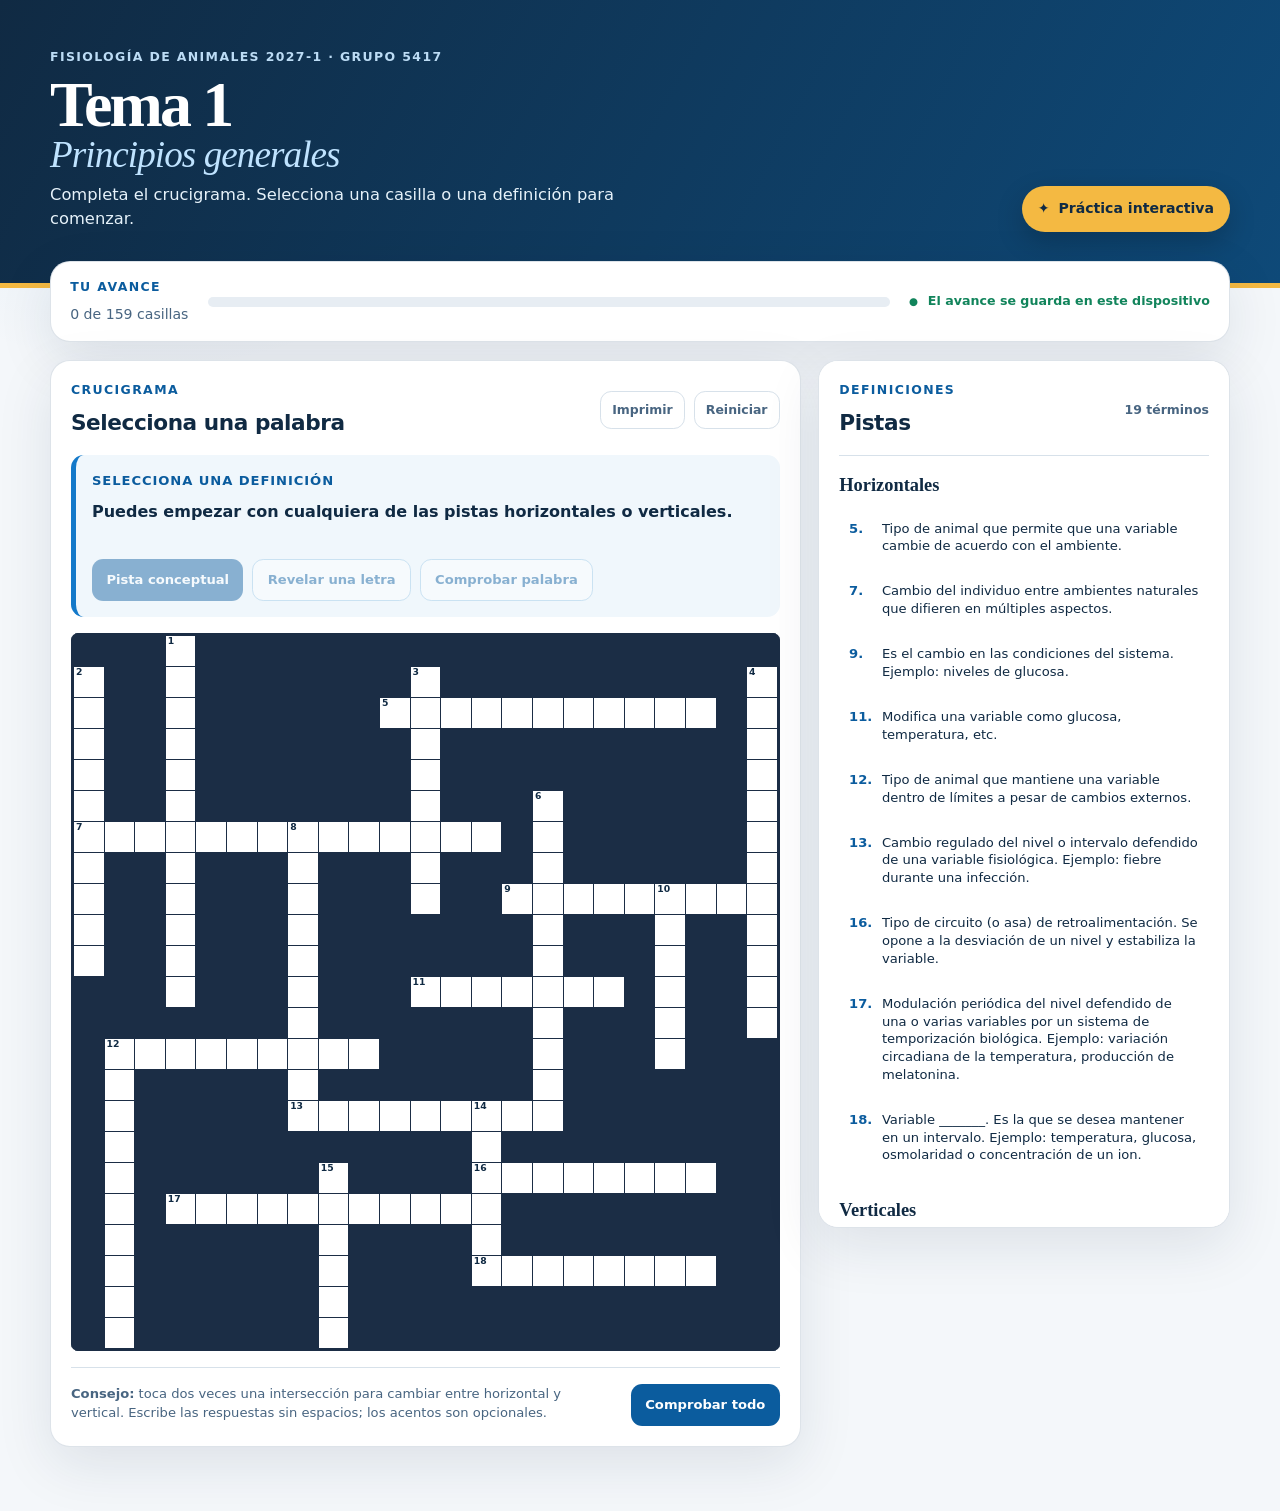
==== index.html @ e0e46b98 "Add files via upload" ====
<!doctype html>
<html lang="es">
  <head>
    <meta charset="UTF-8" />
    <meta name="viewport" content="width=device-width, initial-scale=1" />
    <meta name="theme-color" content="#102a43" />
    <meta
      name="description"
      content="Crucigrama interactivo del Tema 1: Principios generales de Fisiología de Animales."
    />
    <meta property="og:title" content="Tema 1 · Principios generales" />
    <meta
      property="og:description"
      content="Crucigrama interactivo de Fisiología de Animales 2027-1."
    />
    <title>Tema 1 · Principios generales</title>
    <link rel="stylesheet" href="styles.css" />
  </head>
  <body>
    <a class="skip-link" href="#crucigrama">Saltar al crucigrama</a>

    <header class="site-header">
      <div class="header-inner">
        <div>
          <p class="eyebrow">Fisiología de Animales 2027-1 · Grupo 5417</p>
          <h1>Tema 1 <span>Principios generales</span></h1>
          <p class="intro">
            Completa el crucigrama. Selecciona una casilla o una definición para comenzar.
          </p>
        </div>
        <div class="practice-badge" aria-label="Actividad de práctica">
          <span aria-hidden="true">✦</span>
          Práctica interactiva
        </div>
      </div>
    </header>

    <main class="page-shell" id="crucigrama">
      <section class="progress-card" aria-labelledby="progress-title">
        <div>
          <p class="section-label" id="progress-title">Tu avance</p>
          <p class="progress-copy" id="progressCopy">0 de 159 casillas</p>
        </div>
        <div
          class="progress-track"
          role="progressbar"
          aria-label="Progreso del crucigrama"
          aria-valuemin="0"
          aria-valuemax="100"
          aria-valuenow="0"
          id="progressBar"
        >
          <span id="progressFill"></span>
        </div>
        <p class="save-note"><span aria-hidden="true">●</span> El avance se guarda en este dispositivo</p>
      </section>

      <div class="workspace">
        <section class="board-card" aria-labelledby="board-title">
          <div class="board-toolbar">
            <div>
              <p class="section-label">Crucigrama</p>
              <h2 id="board-title">Selecciona una palabra</h2>
            </div>
            <div class="toolbar-actions">
              <button class="quiet-button zoom-button" id="zoomButton" type="button">
                Ampliar cuadrícula
              </button>
              <button class="quiet-button" id="printButton" type="button">Imprimir</button>
              <button class="quiet-button danger" id="resetButton" type="button">Reiniciar</button>
            </div>
          </div>

          <article class="selected-clue" aria-live="polite" aria-atomic="true">
            <div class="selected-clue-heading">
              <p id="selectedMeta">Selecciona una definición</p>
              <span id="selectedLength"></span>
            </div>
            <p class="selected-clue-text" id="selectedClue">
              Puedes empezar con cualquiera de las pistas horizontales o verticales.
            </p>
            <p class="concept-hint" id="conceptHint" hidden></p>
            <div class="clue-actions">
              <button class="primary-button" id="hintButton" type="button" disabled>
                Pista conceptual
              </button>
              <button class="secondary-button" id="letterButton" type="button" disabled>
                Revelar una letra
              </button>
              <button class="secondary-button" id="checkWordButton" type="button" disabled>
                Comprobar palabra
              </button>
            </div>
          </article>

          <div class="grid-scroller" id="gridScroller">
            <div
              class="crossword-grid"
              id="crosswordGrid"
              role="group"
              aria-label="Cuadrícula de crucigrama de 23 por 23"
            ></div>
          </div>

          <div class="board-footer">
            <p>
              <strong>Consejo:</strong> toca dos veces una intersección para cambiar entre horizontal y
              vertical. Escribe las respuestas sin espacios; los acentos son opcionales.
            </p>
            <button class="check-all-button" id="checkAllButton" type="button">
              Comprobar todo
            </button>
          </div>
        </section>

        <aside class="clues-card" aria-labelledby="clues-title">
          <div class="clues-heading">
            <div>
              <p class="section-label">Definiciones</p>
              <h2 id="clues-title">Pistas</h2>
            </div>
            <p>19 términos</p>
          </div>

          <section aria-labelledby="across-title">
            <h3 id="across-title">Horizontales</h3>
            <div class="clue-list" id="acrossClues"></div>
          </section>

          <section aria-labelledby="down-title">
            <h3 id="down-title">Verticales</h3>
            <div class="clue-list" id="downClues"></div>
          </section>

          <details class="word-bank">
            <summary>Banco de palabras</summary>
            <div class="word-bank-list" id="wordBank"></div>
          </details>
        </aside>
      </div>
    </main>

    <div class="toast" id="toast" role="status" aria-live="polite" hidden></div>

    <div class="completion" id="completion" role="dialog" aria-modal="true" aria-labelledby="completionTitle" hidden>
      <div class="completion-card">
        <div class="completion-mark" aria-hidden="true">✓</div>
        <p class="section-label">Actividad completada</p>
        <h2 id="completionTitle">¡Excelente trabajo!</h2>
        <p>Has completado correctamente el crucigrama del Tema 1.</p>
        <button class="primary-button" id="closeCompletion" type="button">Revisar mis respuestas</button>
      </div>
    </div>

    <noscript>
      <p class="noscript">Esta actividad necesita JavaScript para funcionar.</p>
    </noscript>

    <script src="script.js"></script>
  </body>
</html>
---- styles.css ----
:root {
  --ink: #102a43;
  --ink-soft: #486581;
  --paper: #ffffff;
  --background: #f4f7fa;
  --line: #d7e1ea;
  --blue: #1479c9;
  --blue-dark: #0b5c9e;
  --blue-pale: #dcefff;
  --blue-selected: #8bc9f4;
  --gold: #f4b942;
  --green: #11845b;
  --green-pale: #dff5ec;
  --red: #b42318;
  --red-pale: #fee4e2;
  --navy-cell: #1b2d45;
  --shadow: 0 18px 55px rgba(16, 42, 67, 0.1);
  --radius: 20px;
}

* {
  box-sizing: border-box;
}

html {
  scroll-behavior: smooth;
}

body {
  margin: 0;
  min-width: 320px;
  color: var(--ink);
  background:
    radial-gradient(circle at 12% -5%, rgba(20, 121, 201, 0.13), transparent 28rem),
    var(--background);
  font-family:
    Inter, ui-sans-serif, system-ui, -apple-system, BlinkMacSystemFont, "Segoe UI", sans-serif;
  line-height: 1.5;
}

button,
input {
  font: inherit;
}

button {
  color: inherit;
}

button:focus-visible,
input:focus-visible,
summary:focus-visible,
.skip-link:focus-visible {
  outline: 3px solid var(--gold);
  outline-offset: 2px;
}

.skip-link {
  position: fixed;
  z-index: 100;
  top: 0.75rem;
  left: 0.75rem;
  padding: 0.7rem 1rem;
  color: white;
  background: var(--ink);
  border-radius: 0.5rem;
  transform: translateY(-180%);
}

.skip-link:focus {
  transform: translateY(0);
}

.site-header {
  color: white;
  background:
    linear-gradient(118deg, rgba(16, 42, 67, 0.98), rgba(14, 75, 123, 0.95)),
    var(--ink);
  border-bottom: 5px solid var(--gold);
}

.header-inner {
  width: min(1180px, calc(100% - 2rem));
  min-height: 220px;
  margin: 0 auto;
  padding: 3rem 0 3.2rem;
  display: flex;
  align-items: flex-end;
  justify-content: space-between;
  gap: 2rem;
}

.eyebrow,
.section-label {
  margin: 0 0 0.45rem;
  font-size: 0.78rem;
  font-weight: 800;
  letter-spacing: 0.11em;
  text-transform: uppercase;
}

.eyebrow {
  color: #bcdcf5;
}

h1,
h2,
h3,
p {
  margin-top: 0;
}

h1 {
  max-width: 780px;
  margin-bottom: 0.6rem;
  font-family: Georgia, "Times New Roman", serif;
  font-size: clamp(2.15rem, 5vw, 4.7rem);
  line-height: 0.98;
  letter-spacing: -0.045em;
}

h1 span {
  display: block;
  color: #bfe3ff;
  font-size: 0.58em;
  font-style: italic;
  font-weight: 500;
  letter-spacing: -0.025em;
}

.intro {
  max-width: 650px;
  margin-bottom: 0;
  color: #e6f2fa;
  font-size: 1.02rem;
}

.practice-badge {
  flex: 0 0 auto;
  display: inline-flex;
  align-items: center;
  gap: 0.55rem;
  padding: 0.75rem 1rem;
  color: var(--ink);
  background: var(--gold);
  border-radius: 999px;
  font-size: 0.88rem;
  font-weight: 800;
  box-shadow: 0 10px 28px rgba(0, 0, 0, 0.2);
}

.page-shell {
  width: min(1180px, calc(100% - 2rem));
  margin: -1.65rem auto 4rem;
  position: relative;
}

.progress-card,
.board-card,
.clues-card {
  background: var(--paper);
  border: 1px solid rgba(144, 164, 181, 0.3);
  border-radius: var(--radius);
  box-shadow: var(--shadow);
}

.progress-card {
  display: grid;
  grid-template-columns: auto minmax(180px, 1fr) auto;
  align-items: center;
  gap: 1.2rem;
  margin-bottom: 1.1rem;
  padding: 1rem 1.2rem;
}

.section-label {
  color: var(--blue-dark);
}

.progress-copy {
  margin: 0;
  color: var(--ink-soft);
  font-size: 0.88rem;
}

.progress-track {
  height: 10px;
  overflow: hidden;
  background: #e7edf3;
  border-radius: 999px;
}

.progress-track span {
  display: block;
  width: 0;
  height: 100%;
  background: linear-gradient(90deg, var(--blue), #47a7df);
  border-radius: inherit;
  transition: width 220ms ease;
}

.save-note {
  margin: 0;
  color: var(--green);
  font-size: 0.79rem;
  font-weight: 700;
  white-space: nowrap;
}

.save-note span {
  display: inline-block;
  margin-right: 0.35rem;
  font-size: 0.65rem;
}

.workspace {
  display: grid;
  grid-template-columns: minmax(0, 1.55fr) minmax(320px, 0.85fr);
  align-items: start;
  gap: 1.1rem;
}

.board-card,
.clues-card {
  padding: 1.25rem;
}

.board-toolbar,
.clues-heading,
.selected-clue-heading,
.board-footer {
  display: flex;
  align-items: center;
  justify-content: space-between;
  gap: 1rem;
}

.board-toolbar h2,
.clues-heading h2 {
  margin: 0;
  font-size: 1.35rem;
  letter-spacing: -0.02em;
}

.toolbar-actions,
.clue-actions {
  display: flex;
  flex-wrap: wrap;
  align-items: center;
  gap: 0.55rem;
}

button {
  border: 0;
  border-radius: 0.7rem;
  cursor: pointer;
  font-weight: 750;
  transition:
    transform 130ms ease,
    background-color 130ms ease,
    border-color 130ms ease,
    color 130ms ease;
}

button:hover:not(:disabled) {
  transform: translateY(-1px);
}

button:disabled {
  cursor: not-allowed;
  opacity: 0.45;
}

.quiet-button {
  padding: 0.55rem 0.7rem;
  color: var(--ink-soft);
  background: transparent;
  border: 1px solid var(--line);
  font-size: 0.78rem;
}

.quiet-button:hover:not(:disabled) {
  color: var(--ink);
  background: #f3f7fa;
  border-color: #adc2d3;
}

.quiet-button.danger:hover:not(:disabled) {
  color: var(--red);
  background: var(--red-pale);
  border-color: #f6aaa4;
}

.zoom-button {
  display: none;
}

.selected-clue {
  margin: 1rem 0;
  padding: 1rem;
  background: #f0f7fc;
  border-left: 5px solid var(--blue);
  border-radius: 0.8rem;
}

.selected-clue-heading p {
  margin: 0;
  color: var(--blue-dark);
  font-size: 0.82rem;
  font-weight: 850;
  letter-spacing: 0.07em;
  text-transform: uppercase;
}

.selected-clue-heading span {
  color: var(--ink-soft);
  font-size: 0.78rem;
  font-weight: 700;
}

.selected-clue-text {
  min-height: 2.9rem;
  margin: 0.55rem 0 0.8rem;
  font-size: 1rem;
  font-weight: 650;
}

.concept-hint {
  margin: 0 0 0.8rem;
  padding: 0.75rem 0.85rem;
  color: #614700;
  background: #fff5d6;
  border: 1px solid #f3d77a;
  border-radius: 0.7rem;
  font-size: 0.9rem;
}

.primary-button,
.secondary-button,
.check-all-button {
  min-height: 42px;
  padding: 0.65rem 0.9rem;
  font-size: 0.82rem;
}

.primary-button,
.check-all-button {
  color: white;
  background: var(--blue-dark);
}

.primary-button:hover:not(:disabled),
.check-all-button:hover:not(:disabled) {
  background: #084b82;
}

.secondary-button {
  color: var(--blue-dark);
  background: white;
  border: 1px solid #9dc9e8;
}

.secondary-button:hover:not(:disabled) {
  background: var(--blue-pale);
}

.grid-scroller {
  max-width: 100%;
  overflow: auto;
  overscroll-behavior: contain;
  border-radius: 0.45rem;
}

.crossword-grid {
  width: 100%;
  min-width: 0;
  aspect-ratio: 1;
  display: grid;
  grid-template-columns: repeat(23, minmax(0, 1fr));
  gap: 1px;
  padding: 2px;
  background: var(--navy-cell);
  border: 1px solid var(--navy-cell);
  user-select: none;
}

.cell {
  min-width: 0;
  position: relative;
  aspect-ratio: 1;
  background: white;
}

.cell.block {
  background: var(--navy-cell);
}

.cell.in-word {
  background: var(--blue-pale);
}

.cell.current {
  background: var(--blue-selected);
  box-shadow: inset 0 0 0 2px var(--blue-dark);
  z-index: 2;
}

.cell.is-correct {
  background: var(--green-pale);
}

.cell.is-error {
  background: var(--red-pale);
  box-shadow: inset 0 0 0 2px var(--red);
}

.cell.is-revealed::after {
  content: "";
  width: 5px;
  height: 5px;
  position: absolute;
  right: 2px;
  bottom: 2px;
  background: var(--gold);
  border-radius: 50%;
  pointer-events: none;
}

.cell-number {
  position: absolute;
  z-index: 2;
  top: 0;
  left: 2px;
  color: var(--ink);
  font-size: clamp(0.31rem, 0.75vw, 0.58rem);
  font-weight: 800;
  line-height: 1;
  pointer-events: none;
}

.cell-input {
  width: 100%;
  height: 100%;
  margin: 0;
  padding: 18% 0 0;
  color: var(--ink);
  background: transparent;
  border: 0;
  border-radius: 0;
  text-align: center;
  text-transform: uppercase;
  font-size: clamp(0.48rem, 1.55vw, 1rem);
  font-weight: 850;
  line-height: 1;
  caret-color: transparent;
}

.cell-input:focus {
  outline: 0;
}

.board-footer {
  align-items: flex-start;
  margin-top: 1rem;
  padding-top: 1rem;
  border-top: 1px solid var(--line);
}

.board-footer p {
  max-width: 560px;
  margin: 0;
  color: var(--ink-soft);
  font-size: 0.82rem;
}

.check-all-button {
  flex: 0 0 auto;
}

.clues-card {
  max-height: calc(100vh - 2rem);
  position: sticky;
  top: 1rem;
  overflow: auto;
}

.clues-heading {
  margin-bottom: 1rem;
  padding-bottom: 1rem;
  border-bottom: 1px solid var(--line);
}

.clues-heading p:last-child {
  margin: 0;
  color: var(--ink-soft);
  font-size: 0.78rem;
  font-weight: 750;
}

.clues-card section + section {
  margin-top: 1.4rem;
}

.clues-card h3 {
  margin-bottom: 0.55rem;
  font-family: Georgia, "Times New Roman", serif;
  font-size: 1.15rem;
}

.clue-list {
  display: grid;
  gap: 0.35rem;
}

.clue-item {
  width: 100%;
  display: grid;
  grid-template-columns: 1.8rem 1fr;
  align-items: start;
  gap: 0.25rem;
  padding: 0.62rem 0.55rem;
  color: var(--ink);
  background: transparent;
  border: 1px solid transparent;
  border-radius: 0.65rem;
  text-align: left;
  font-size: 0.82rem;
  font-weight: 540;
  line-height: 1.35;
}

.clue-item:hover {
  background: #f4f8fb;
}

.clue-item.active {
  background: var(--blue-pale);
  border-color: #add6f2;
}

.clue-item.solved {
  color: #196344;
}

.clue-item.solved .clue-number::after {
  content: "✓";
  margin-left: 0.15rem;
  color: var(--green);
  font-size: 0.72rem;
}

.clue-number {
  color: var(--blue-dark);
  font-weight: 900;
}

.word-bank {
  margin-top: 1.5rem;
  padding-top: 1rem;
  border-top: 1px solid var(--line);
}

.word-bank summary {
  cursor: pointer;
  color: var(--blue-dark);
  font-weight: 850;
}

.word-bank-list {
  display: flex;
  flex-wrap: wrap;
  gap: 0.4rem;
  padding-top: 0.8rem;
}

.word-pill {
  padding: 0.32rem 0.5rem;
  color: var(--ink-soft);
  background: #f0f4f7;
  border-radius: 999px;
  font-size: 0.68rem;
  font-weight: 750;
}

.word-pill.used {
  color: #47705e;
  background: var(--green-pale);
  text-decoration: line-through;
}

.toast {
  max-width: min(420px, calc(100% - 2rem));
  position: fixed;
  z-index: 80;
  right: 1rem;
  bottom: 1rem;
  padding: 0.85rem 1rem;
  color: white;
  background: var(--ink);
  border-radius: 0.75rem;
  box-shadow: 0 12px 35px rgba(16, 42, 67, 0.28);
  font-size: 0.88rem;
  font-weight: 700;
}

.completion {
  position: fixed;
  z-index: 90;
  inset: 0;
  display: grid;
  place-items: center;
  padding: 1rem;
  background: rgba(16, 42, 67, 0.72);
  backdrop-filter: blur(6px);
}

.completion[hidden],
.toast[hidden] {
  display: none;
}

.completion-card {
  width: min(460px, 100%);
  padding: 2rem;
  background: white;
  border-radius: var(--radius);
  box-shadow: 0 24px 80px rgba(0, 0, 0, 0.32);
  text-align: center;
}

.completion-card h2 {
  margin-bottom: 0.55rem;
  font-family: Georgia, "Times New Roman", serif;
  font-size: 2rem;
}

.completion-card p:not(.section-label) {
  color: var(--ink-soft);
}

.completion-mark {
  width: 64px;
  height: 64px;
  display: grid;
  place-items: center;
  margin: 0 auto 1rem;
  color: white;
  background: var(--green);
  border-radius: 50%;
  font-size: 2rem;
  font-weight: 900;
}

.noscript {
  margin: 1rem;
  padding: 1rem;
  color: var(--red);
  background: var(--red-pale);
  border-radius: 0.5rem;
}

@media (max-width: 900px) {
  .header-inner {
    min-height: 190px;
    padding-top: 2.2rem;
  }

  .practice-badge {
    display: none;
  }

  .workspace {
    grid-template-columns: 1fr;
  }

  .clues-card {
    max-height: none;
    position: static;
    overflow: visible;
  }
}

@media (max-width: 640px) {
  .header-inner,
  .page-shell {
    width: min(100% - 1rem, 1180px);
  }

  .header-inner {
    min-height: 170px;
    padding: 1.75rem 0 2.8rem;
  }

  .intro {
    font-size: 0.9rem;
  }

  .page-shell {
    margin-top: -1.2rem;
  }

  .progress-card {
    grid-template-columns: 1fr;
    gap: 0.6rem;
    padding: 0.85rem 1rem;
  }

  .save-note {
    white-space: normal;
  }

  .board-card,
  .clues-card {
    padding: 0.85rem;
    border-radius: 14px;
  }

  .board-toolbar,
  .board-footer {
    align-items: flex-start;
    flex-direction: column;
  }

  .toolbar-actions,
  .clue-actions {
    width: 100%;
  }

  .toolbar-actions button,
  .clue-actions button {
    flex: 1 1 auto;
  }

  .zoom-button {
    display: inline-flex;
  }

  .selected-clue {
    margin: 0.8rem 0;
    padding: 0.85rem;
  }

  .selected-clue-text {
    min-height: 0;
    font-size: 0.91rem;
  }

  .crossword-grid.is-zoomed {
    width: 598px;
    min-width: 598px;
  }

  .crossword-grid.is-zoomed .cell-number {
    font-size: 0.5rem;
  }

  .crossword-grid.is-zoomed .cell-input {
    font-size: 0.95rem;
  }

  .board-footer .check-all-button {
    width: 100%;
  }

  .cell-number {
    left: 1px;
  }

  .clues-card section + section {
    margin-top: 1rem;
  }
}

@media (prefers-reduced-motion: reduce) {
  *,
  *::before,
  *::after {
    scroll-behavior: auto !important;
    transition-duration: 0.01ms !important;
  }
}

@media print {
  body {
    background: white;
  }

  .site-header {
    color: var(--ink);
    background: white;
    border-bottom-color: var(--ink);
  }

  .header-inner {
    min-height: auto;
    padding: 1rem 0;
  }

  h1 span,
  .eyebrow,
  .intro {
    color: var(--ink);
  }

  .page-shell {
    width: 100%;
    margin: 0;
  }

  .progress-card,
  .selected-clue,
  .toolbar-actions,
  .board-footer,
  .practice-badge,
  .word-bank,
  .toast,
  .completion {
    display: none !important;
  }

  .workspace {
    grid-template-columns: 1fr;
  }

  .board-card,
  .clues-card {
    padding: 0.5rem 0;
    border: 0;
    box-shadow: none;
  }

  .crossword-grid {
    width: 620px;
    margin: 0 auto;
    -webkit-print-color-adjust: exact;
    print-color-adjust: exact;
  }

  .clues-card {
    max-height: none;
    position: static;
    break-before: page;
    overflow: visible;
  }

  .clue-list {
    grid-template-columns: 1fr 1fr;
  }
}
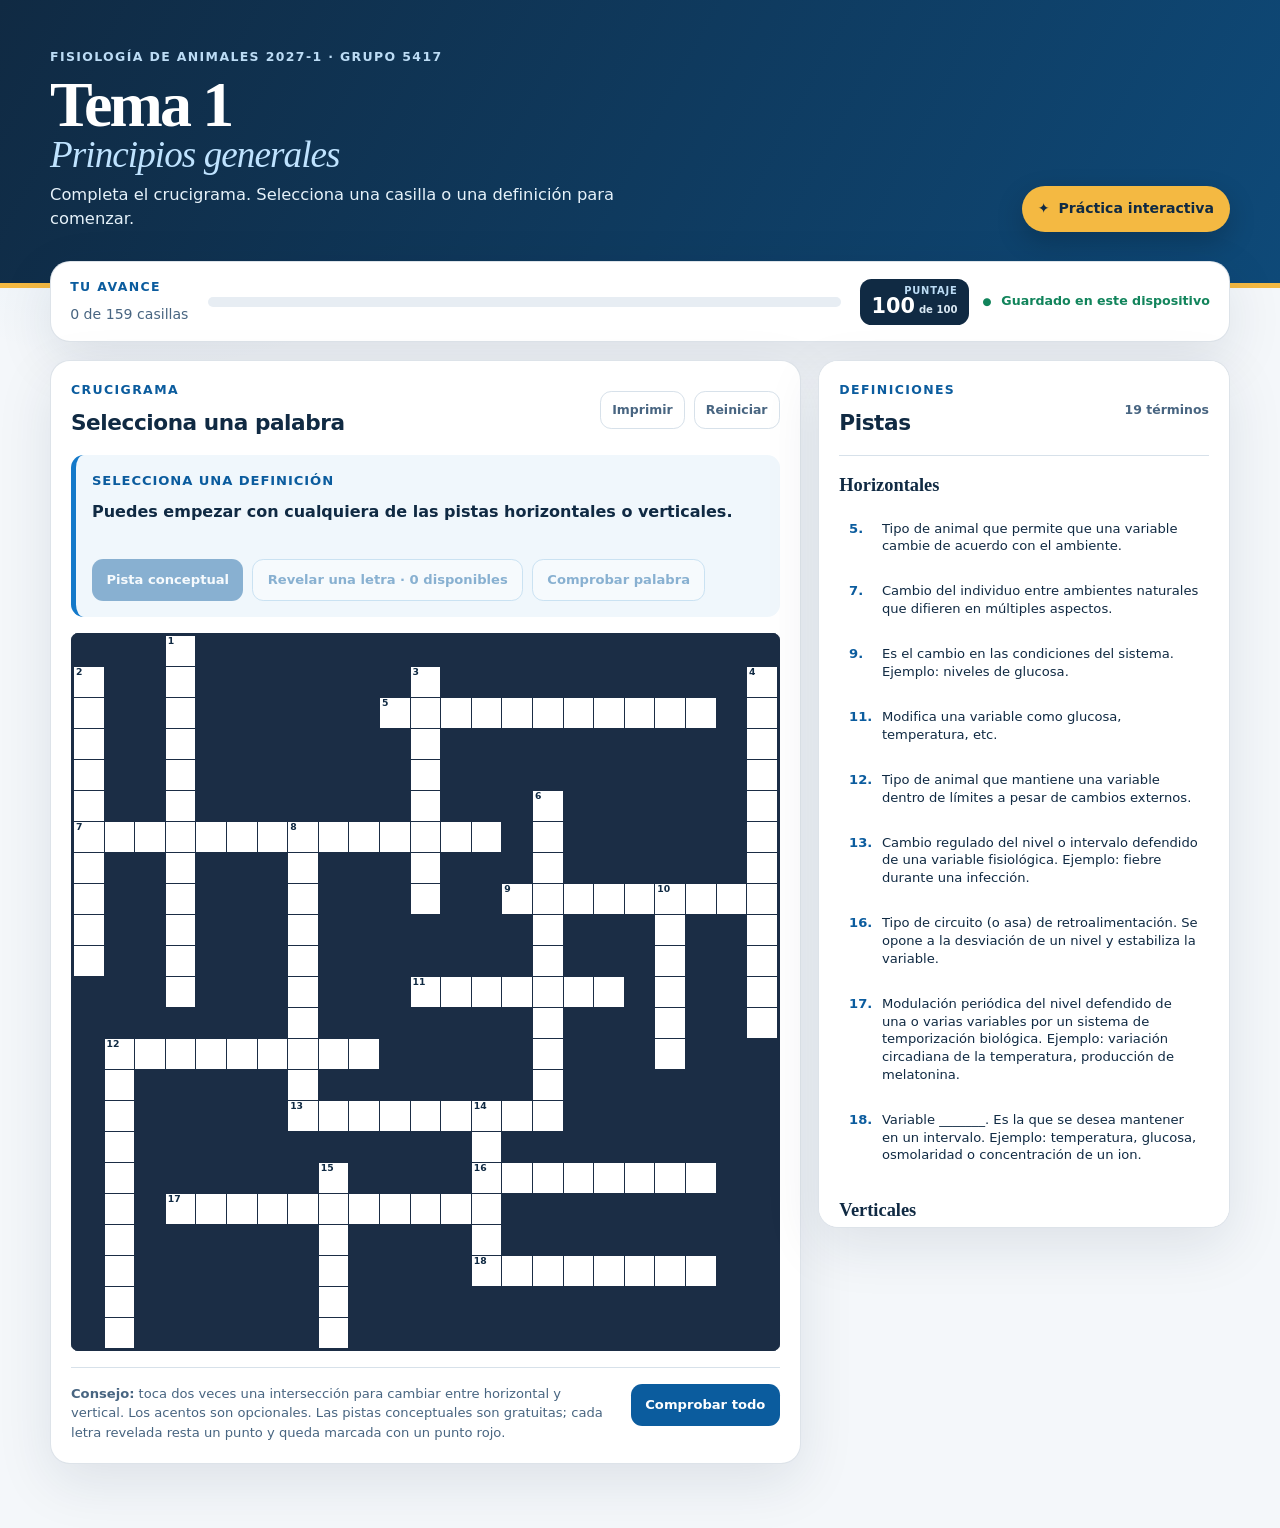
==== commit 85a5d343: "Add files via upload" ====
--- a/index.html
+++ b/index.html
@@ -52,7 +52,14 @@
         >
           <span id="progressFill"></span>
         </div>
-        <p class="save-note"><span aria-hidden="true">●</span> El avance se guarda en este dispositivo</p>
+        <div class="progress-summary">
+          <div class="score-panel" aria-live="polite">
+            <span>Puntaje</span>
+            <strong id="scoreValue">100</strong>
+            <small>de 100</small>
+          </div>
+          <p class="save-note"><span aria-hidden="true">●</span> Guardado en este dispositivo</p>
+        </div>
       </section>
 
       <div class="workspace">
@@ -85,7 +92,7 @@
                 Pista conceptual
               </button>
               <button class="secondary-button" id="letterButton" type="button" disabled>
-                Revelar una letra
+                Revelar una letra · 0 disponibles
               </button>
               <button class="secondary-button" id="checkWordButton" type="button" disabled>
                 Comprobar palabra
@@ -105,7 +112,8 @@
           <div class="board-footer">
             <p>
               <strong>Consejo:</strong> toca dos veces una intersección para cambiar entre horizontal y
-              vertical. Escribe las respuestas sin espacios; los acentos son opcionales.
+              vertical. Los acentos son opcionales. Las pistas conceptuales son gratuitas; cada letra
+              revelada resta un punto y queda marcada con un punto rojo.
             </p>
             <button class="check-all-button" id="checkAllButton" type="button">
               Comprobar todo
@@ -132,10 +140,6 @@
             <div class="clue-list" id="downClues"></div>
           </section>
 
-          <details class="word-bank">
-            <summary>Banco de palabras</summary>
-            <div class="word-bank-list" id="wordBank"></div>
-          </details>
         </aside>
       </div>
     </main>
@@ -143,12 +147,40 @@
     <div class="toast" id="toast" role="status" aria-live="polite" hidden></div>
 
     <div class="completion" id="completion" role="dialog" aria-modal="true" aria-labelledby="completionTitle" hidden>
-      <div class="completion-card">
+      <div class="completion-card" id="proofCard">
         <div class="completion-mark" aria-hidden="true">✓</div>
         <p class="section-label">Actividad completada</p>
         <h2 id="completionTitle">¡Excelente trabajo!</h2>
-        <p>Has completado correctamente el crucigrama del Tema 1.</p>
-        <button class="primary-button" id="closeCompletion" type="button">Revisar mis respuestas</button>
+        <p class="completion-copy">Has completado correctamente el crucigrama del Tema 1.</p>
+
+        <label class="student-field" for="studentName">
+          Nombre del estudiante
+          <input id="studentName" type="text" maxlength="80" autocomplete="name" placeholder="Escribe tu nombre" />
+        </label>
+        <p class="student-name-print" id="studentNamePrint"></p>
+
+        <div class="proof-summary">
+          <div>
+            <span>Puntaje final</span>
+            <strong><span id="finalScore">100</span>/100</strong>
+          </div>
+          <div>
+            <span>Letras reveladas</span>
+            <strong id="finalRevealCount">0</strong>
+          </div>
+          <div>
+            <span>Completado</span>
+            <strong id="completedAt">—</strong>
+          </div>
+        </div>
+
+        <p class="proof-instruction">
+          Toma una captura de esta tarjeta o imprímela y guárdala como PDF para subirla a Google Classroom.
+        </p>
+        <div class="completion-actions">
+          <button class="primary-button" id="printProofButton" type="button">Imprimir o guardar comprobante</button>
+          <button class="secondary-button" id="closeCompletion" type="button">Revisar mis respuestas</button>
+        </div>
       </div>
     </div>
 
--- a/styles.css
+++ b/styles.css
@@ -213,6 +213,47 @@
   font-size: 0.65rem;
 }
 
+.progress-summary {
+  display: flex;
+  align-items: center;
+  justify-content: flex-end;
+  gap: 0.85rem;
+}
+
+.score-panel {
+  min-width: 86px;
+  display: grid;
+  grid-template-columns: auto auto;
+  align-items: baseline;
+  column-gap: 0.25rem;
+  padding: 0.48rem 0.7rem;
+  color: white;
+  background: var(--ink);
+  border-radius: 0.72rem;
+  text-align: right;
+}
+
+.score-panel span {
+  grid-column: 1 / -1;
+  color: #bcdcf5;
+  font-size: 0.62rem;
+  font-weight: 800;
+  letter-spacing: 0.08em;
+  line-height: 1;
+  text-transform: uppercase;
+}
+
+.score-panel strong {
+  font-size: 1.3rem;
+  line-height: 1;
+}
+
+.score-panel small {
+  color: #d9e8f3;
+  font-size: 0.63rem;
+  font-weight: 700;
+}
+
 .workspace {
   display: grid;
   grid-template-columns: minmax(0, 1.55fr) minmax(320px, 0.85fr);
@@ -421,7 +462,8 @@
   position: absolute;
   right: 2px;
   bottom: 2px;
-  background: var(--gold);
+  background: #d92d20;
+  box-shadow: 0 0 0 1px white;
   border-radius: 50%;
   pointer-events: none;
 }
@@ -554,40 +596,6 @@
   font-weight: 900;
 }
 
-.word-bank {
-  margin-top: 1.5rem;
-  padding-top: 1rem;
-  border-top: 1px solid var(--line);
-}
-
-.word-bank summary {
-  cursor: pointer;
-  color: var(--blue-dark);
-  font-weight: 850;
-}
-
-.word-bank-list {
-  display: flex;
-  flex-wrap: wrap;
-  gap: 0.4rem;
-  padding-top: 0.8rem;
-}
-
-.word-pill {
-  padding: 0.32rem 0.5rem;
-  color: var(--ink-soft);
-  background: #f0f4f7;
-  border-radius: 999px;
-  font-size: 0.68rem;
-  font-weight: 750;
-}
-
-.word-pill.used {
-  color: #47705e;
-  background: var(--green-pale);
-  text-decoration: line-through;
-}
-
 .toast {
   max-width: min(420px, calc(100% - 2rem));
   position: fixed;
@@ -612,6 +620,7 @@
   padding: 1rem;
   background: rgba(16, 42, 67, 0.72);
   backdrop-filter: blur(6px);
+  overflow: auto;
 }
 
 .completion[hidden],
@@ -620,7 +629,7 @@
 }
 
 .completion-card {
-  width: min(460px, 100%);
+  width: min(570px, 100%);
   padding: 2rem;
   background: white;
   border-radius: var(--radius);
@@ -636,6 +645,10 @@
 
 .completion-card p:not(.section-label) {
   color: var(--ink-soft);
+}
+
+.completion-copy {
+  margin-bottom: 1.25rem;
 }
 
 .completion-mark {
@@ -651,6 +664,82 @@
   font-weight: 900;
 }
 
+.student-field {
+  display: grid;
+  gap: 0.4rem;
+  margin: 0 0 1rem;
+  color: var(--ink);
+  text-align: left;
+  font-size: 0.78rem;
+  font-weight: 800;
+}
+
+.student-field input {
+  width: 100%;
+  min-height: 44px;
+  padding: 0.65rem 0.75rem;
+  color: var(--ink);
+  background: white;
+  border: 1px solid #a9bdcd;
+  border-radius: 0.65rem;
+  font-size: 1rem;
+  font-weight: 600;
+}
+
+.student-name-print {
+  display: none;
+}
+
+.proof-summary {
+  display: grid;
+  grid-template-columns: 1fr 1fr 1.35fr;
+  gap: 0.65rem;
+  margin: 1rem 0;
+}
+
+.proof-summary > div {
+  min-width: 0;
+  display: grid;
+  align-content: center;
+  gap: 0.15rem;
+  padding: 0.8rem 0.55rem;
+  background: #f2f7fa;
+  border: 1px solid var(--line);
+  border-radius: 0.7rem;
+}
+
+.proof-summary span {
+  color: var(--ink-soft);
+  font-size: 0.67rem;
+  font-weight: 800;
+  letter-spacing: 0.03em;
+  text-transform: uppercase;
+}
+
+.proof-summary strong {
+  color: var(--ink);
+  font-size: 1.15rem;
+}
+
+#completedAt {
+  font-size: 0.78rem;
+  line-height: 1.3;
+}
+
+.proof-instruction {
+  margin: 0 0 1rem;
+  padding: 0.75rem;
+  background: #fff5d6;
+  border-radius: 0.65rem;
+  font-size: 0.78rem;
+}
+
+.completion-actions {
+  display: flex;
+  justify-content: center;
+  gap: 0.55rem;
+}
+
 .noscript {
   margin: 1rem;
   padding: 1rem;
@@ -705,6 +794,10 @@
     padding: 0.85rem 1rem;
   }
 
+  .progress-summary {
+    justify-content: space-between;
+  }
+
   .save-note {
     white-space: normal;
   }
@@ -768,6 +861,22 @@
 
   .clues-card section + section {
     margin-top: 1rem;
+  }
+
+  .proof-summary {
+    grid-template-columns: 1fr 1fr;
+  }
+
+  .proof-summary > div:last-child {
+    grid-column: 1 / -1;
+  }
+
+  .completion-card {
+    padding: 1.25rem;
+  }
+
+  .completion-actions {
+    flex-direction: column;
   }
 }
 
@@ -812,7 +921,6 @@
   .toolbar-actions,
   .board-footer,
   .practice-badge,
-  .word-bank,
   .toast,
   .completion {
     display: none !important;
@@ -846,4 +954,45 @@
   .clue-list {
     grid-template-columns: 1fr 1fr;
   }
-}
+
+  body.printing-proof > :not(.completion) {
+    display: none !important;
+  }
+
+  body.printing-proof .completion {
+    display: block !important;
+    position: static;
+    padding: 0;
+    background: white;
+    backdrop-filter: none;
+  }
+
+  body.printing-proof .completion-card {
+    width: 100%;
+    margin: 0;
+    padding: 1.5cm;
+    border: 2px solid var(--ink);
+    box-shadow: none;
+  }
+
+  body.printing-proof .completion-actions,
+  body.printing-proof .proof-instruction,
+  body.printing-proof .student-field {
+    display: none !important;
+  }
+
+  body.printing-proof .student-name-print {
+    display: block;
+    margin: 1.1rem 0;
+    padding: 0.7rem;
+    color: var(--ink);
+    border-bottom: 1px solid var(--ink);
+    font-size: 1.05rem;
+    font-weight: 800;
+    text-align: left;
+  }
+
+  body.printing-proof .proof-summary {
+    grid-template-columns: 1fr 1fr 1.35fr;
+  }
+}
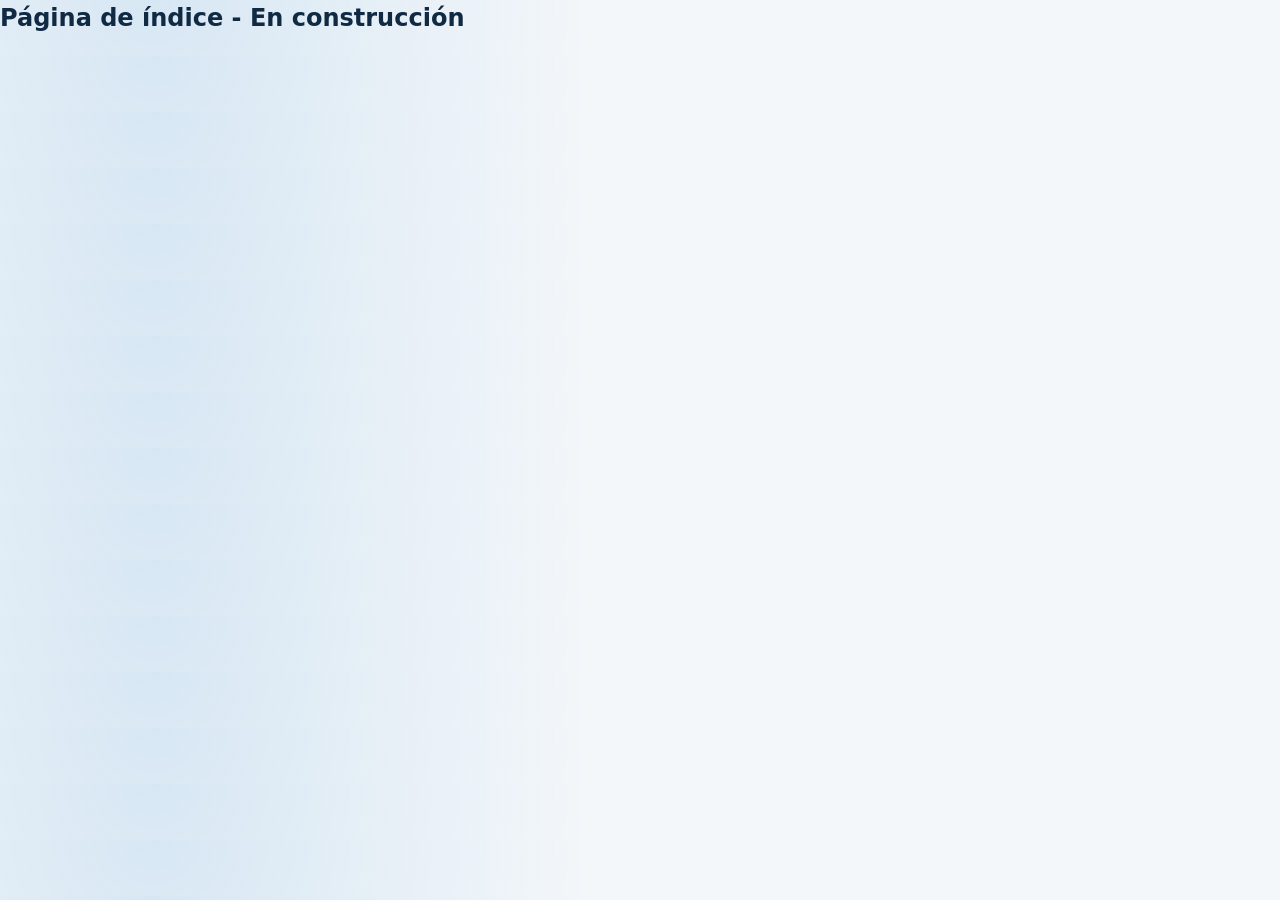
==== commit 5a5717e7: "Add 'En construcción' heading to index.html Added a heading indicating that the page is under constr" ====
--- a/index.html
+++ b/index.html
@@ -17,6 +17,9 @@
     <link rel="stylesheet" href="styles.css" />
   </head>
   <body>
+<h2>Página de índice - 
+    En construcción</h2>
+    <!--
     <a class="skip-link" href="#crucigrama">Saltar al crucigrama</a>
 
     <header class="site-header">
@@ -189,5 +192,7 @@
     </noscript>
 
     <script src="script.js"></script>
+
+    -->
   </body>
 </html>
